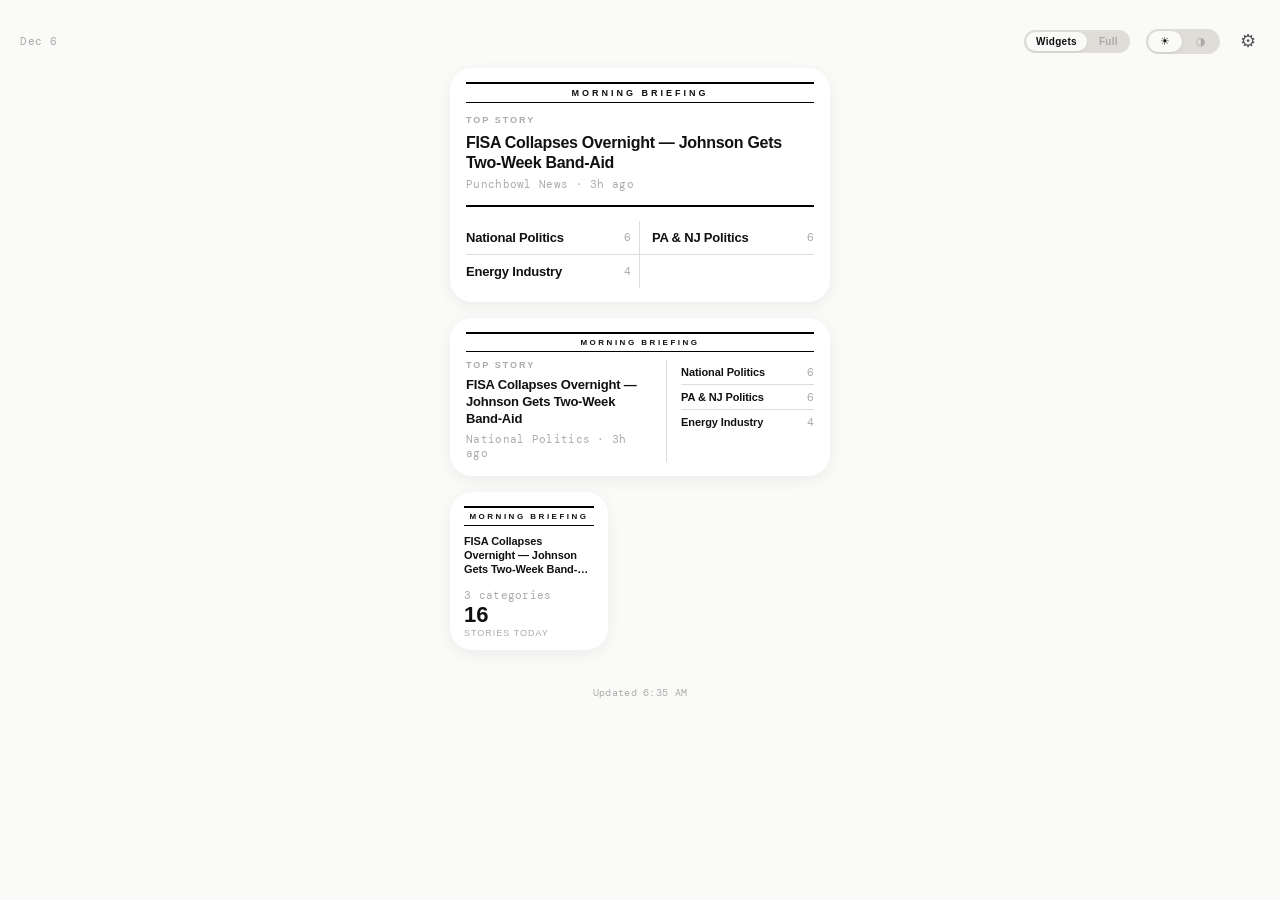
==== index.html @ 17b203b2 "Initial daily briefings PWA" ====
<!DOCTYPE html>
<html lang="en" data-theme="light">
<head>
  <meta charset="UTF-8">
  <meta name="viewport" content="width=device-width, initial-scale=1.0, viewport-fit=cover, user-scalable=no">
  <meta name="apple-mobile-web-app-capable" content="yes">
  <meta name="apple-mobile-web-app-status-bar-style" content="default">
  <meta name="apple-mobile-web-app-title" content="Briefing">
  <meta name="theme-color" content="#FAFAF8" media="(prefers-color-scheme: light)">
  <meta name="theme-color" content="#000000" media="(prefers-color-scheme: dark)">
  <meta name="description" content="Matt's personal daily morning and evening briefing">

  <title>Daily Briefing</title>

  <!-- PWA Manifest -->
  <link rel="manifest" href="manifest.json">

  <!-- App Icons -->
  <link rel="apple-touch-icon" href="icons/icon-192.png">
  <link rel="icon" type="image/png" sizes="192x192" href="icons/icon-192.png">

  <!-- Google Fonts: DM Mono -->
  <link rel="preconnect" href="https://fonts.googleapis.com">
  <link rel="preconnect" href="https://fonts.gstatic.com" crossorigin>
  <link href="https://fonts.googleapis.com/css2?family=DM+Mono:wght@400;500&display=swap" rel="stylesheet">

  <!-- Styles -->
  <link rel="stylesheet" href="styles.css">
</head>
<body>

  <div id="app">
    <!-- App renders here via JS -->
    <div class="status-bar-spacer"></div>
    <div style="display:flex;align-items:center;justify-content:center;height:80vh;flex-direction:column;gap:16px;">
      <div class="loading-spinner" style="width:24px;height:24px;border:2px solid #E0DDD8;border-top-color:#111;border-radius:50%;animation:spin 0.8s linear infinite;"></div>
      <div style="font-family:'DM Mono',monospace;font-size:12px;color:#AAA;letter-spacing:0.5px;">Loading briefing…</div>
    </div>
  </div>

  <!-- App Logic -->
  <script src="app.js"></script>

  <!-- Register Service Worker -->
  <script>
    if ('serviceWorker' in navigator) {
      window.addEventListener('load', () => {
        navigator.serviceWorker.register('sw.js').catch(() => {});
      });
    }
  </script>

</body>
</html>
---- styles.css ----
/* ═══════════════════════════════════════════════════════════
   Daily Briefings PWA — Design System
   Swiss typographic / newspaper style
   ═══════════════════════════════════════════════════════════ */

/* ─── CSS Custom Properties (Design Tokens) ────────────── */
:root {
  /* Light theme */
  --bg: #FAFAF8;
  --surface: #FFFFFF;
  --rule: #E0DDD8;
  --rule-hard: #000000;
  --fg: #111111;
  --fg-mid: #555555;
  --fg-sub: #AAAAAA;
  --badge-bg: #111111;
  --badge-fg: #FFFFFF;
  --cal-bg: #F5F3EF;
  --accent: #2563EB;

  /* Typography */
  --sans: -apple-system, 'Helvetica Neue', Helvetica, system-ui, sans-serif;
  --mono: 'DM Mono', 'SF Mono', 'Menlo', monospace;

  /* Spacing */
  --pad-x: 20px;
  --safe-top: env(safe-area-inset-top, 0px);
  --safe-bottom: env(safe-area-inset-bottom, 0px);
  --safe-left: env(safe-area-inset-left, 0px);
  --safe-right: env(safe-area-inset-right, 0px);
}

[data-theme="dark"] {
  --bg: #000000;
  --surface: #111111;
  --rule: #2A2A2A;
  --rule-hard: #404040;
  --fg: #F2F2F0;
  --fg-mid: #888888;
  --fg-sub: #555555;
  --badge-bg: #F2F2F0;
  --badge-fg: #000000;
  --cal-bg: #1A1A1A;
}

/* ─── Reset & Base ──────────────────────────────────────── */
*, *::before, *::after {
  box-sizing: border-box;
  margin: 0;
  padding: 0;
}

html {
  font-size: 16px;
  -webkit-text-size-adjust: 100%;
  -webkit-font-smoothing: antialiased;
  -moz-osx-font-smoothing: grayscale;
}

body {
  font-family: var(--sans);
  background: var(--bg);
  color: var(--fg);
  min-height: 100vh;
  min-height: 100dvh;
  overflow: hidden;
  transition: background 0.3s ease, color 0.3s ease;
}

/* ─── App Shell ─────────────────────────────────────────── */
#app {
  width: 100%;
  height: 100vh;
  height: 100dvh;
  display: flex;
  flex-direction: column;
  overflow: hidden;
  position: relative;
}

/* ─── Status Bar Spacer ─────────────────────────────────── */
.status-bar-spacer {
  height: var(--safe-top);
  min-height: 20px;
  flex-shrink: 0;
}

/* ─── Header Bar (fixed top) ────────────────────────────── */
.header-bar {
  display: flex;
  align-items: center;
  justify-content: space-between;
  padding: 8px var(--pad-x) 6px;
  flex-shrink: 0;
  position: relative;
  z-index: 10;
}

.header-bar__date {
  font-family: var(--mono);
  font-size: 11px;
  color: var(--fg-sub);
  letter-spacing: 0.5px;
}

.header-bar__actions {
  display: flex;
  align-items: center;
  gap: 16px;
}

.header-bar__btn {
  background: none;
  border: none;
  cursor: pointer;
  padding: 4px;
  color: var(--fg-mid);
  font-size: 18px;
  line-height: 1;
  display: flex;
  align-items: center;
  justify-content: center;
  -webkit-tap-highlight-color: transparent;
  transition: opacity 0.15s;
}

.header-bar__btn:active {
  opacity: 0.5;
}

/* ─── Scrollable Content ────────────────────────────────── */
.content-scroll {
  flex: 1;
  overflow-y: auto;
  overflow-x: hidden;
  -webkit-overflow-scrolling: touch;
  overscroll-behavior-y: contain;
  padding-bottom: calc(34px + var(--safe-bottom));
}

/* ─── Masthead ──────────────────────────────────────────── */
.masthead {
  padding: 0 var(--pad-x);
  margin-bottom: 16px;
  transition: opacity 0.1s ease;
}

.masthead__border {
  border-top: 2px solid var(--rule-hard);
  padding-top: 6px;
  padding-bottom: 5px;
  border-bottom: 1px solid var(--rule-hard);
}

.masthead__title {
  text-align: center;
  font-family: var(--sans);
  font-size: 10px;
  font-weight: 600;
  letter-spacing: 3px;
  text-transform: uppercase;
  color: var(--fg);
}

.masthead__date {
  text-align: center;
  margin-top: 5px;
  font-family: var(--mono);
  font-size: 10px;
  color: var(--fg-sub);
  letter-spacing: 0.5px;
}

/* ─── Section Header ────────────────────────────────────── */
.section-header {
  font-size: 9px;
  font-weight: 600;
  letter-spacing: 2.5px;
  text-transform: uppercase;
  color: var(--fg-sub);
  padding-bottom: 8px;
  border-bottom: 2px solid var(--rule-hard);
  margin-bottom: 0;
}

/* ─── Hard Rule ─────────────────────────────────────────── */
.hard-rule {
  height: 1px;
  background: var(--rule);
  margin: 0 var(--pad-x);
}

/* ═══════════════════════════════════════════════════════════
   MORNING SCREEN
   ═══════════════════════════════════════════════════════════ */

/* Top Story */
.top-story {
  padding: 0 var(--pad-x);
  margin-bottom: 16px;
}

.top-story__label {
  font-size: 9px;
  font-weight: 600;
  letter-spacing: 2px;
  text-transform: uppercase;
  color: var(--fg-sub);
  margin-bottom: 8px;
}

.top-story__content {
  border-top: 1px solid var(--rule-hard);
  padding-top: 10px;
  cursor: pointer;
  -webkit-tap-highlight-color: transparent;
}

.top-story__content:active {
  opacity: 0.7;
}

.top-story__headline {
  font-size: 20px;
  font-weight: 700;
  line-height: 1.2;
  color: var(--fg);
  letter-spacing: -0.4px;
  margin-bottom: 8px;
}

.top-story__meta {
  display: flex;
  justify-content: space-between;
  align-items: center;
}

.top-story__source {
  font-size: 11px;
  color: var(--fg-sub);
  font-family: var(--mono);
}

.top-story__category {
  font-size: 11px;
  color: var(--fg-sub);
}

/* Category Grid */
.category-grid-header {
  margin: 0 var(--pad-x);
  border-top: 2px solid var(--rule-hard);
  border-bottom: 1px solid var(--rule);
}

.category-grid-header__label {
  font-size: 9px;
  font-weight: 600;
  letter-spacing: 2px;
  text-transform: uppercase;
  color: var(--fg-sub);
  padding: 8px 0 6px;
}

.category-grid {
  display: grid;
  grid-template-columns: 1fr 1fr;
  margin: 0 var(--pad-x);
}

.category-cell {
  padding: 12px 10px 12px 0;
  cursor: pointer;
  -webkit-tap-highlight-color: transparent;
  transition: opacity 0.12s;
}

.category-cell:active {
  opacity: 0.6;
}

.category-cell--right {
  padding-left: 12px;
  padding-right: 0;
}

.category-cell--border-right {
  border-right: 1px solid var(--rule);
}

.category-cell--border-bottom {
  border-bottom: 1px solid var(--rule);
}

.category-cell__top {
  display: flex;
  justify-content: space-between;
  align-items: flex-start;
  margin-bottom: 6px;
}

.category-cell__name {
  font-size: 16px;
  font-weight: 700;
  color: var(--fg);
  letter-spacing: -0.3px;
}

.category-cell__badge {
  width: 18px;
  height: 18px;
  border-radius: 50%;
  background: var(--badge-bg);
  color: var(--badge-fg);
  display: flex;
  align-items: center;
  justify-content: center;
  font-size: 10px;
  font-family: var(--mono);
  font-weight: 500;
  flex-shrink: 0;
}

.category-cell__preview {
  font-size: 11.5px;
  line-height: 1.35;
  color: var(--fg-mid);
  letter-spacing: -0.1px;
  display: -webkit-box;
  -webkit-line-clamp: 2;
  -webkit-box-orient: vertical;
  overflow: hidden;
}

/* ═══════════════════════════════════════════════════════════
   CATEGORY DETAIL SCREEN
   ═══════════════════════════════════════════════════════════ */

.category-back {
  padding: 12px var(--pad-x);
  display: flex;
  align-items: center;
  gap: 6px;
  cursor: pointer;
  border-bottom: 1px solid var(--rule);
  -webkit-tap-highlight-color: transparent;
}

.category-back:active {
  opacity: 0.5;
}

.category-back__icon {
  width: 8px;
  height: 14px;
}

.category-back__text {
  font-size: 13px;
  color: var(--fg-mid);
}

.category-detail {
  padding: 16px var(--pad-x) 0;
}

.category-detail__count {
  font-size: 9px;
  font-weight: 600;
  letter-spacing: 2px;
  text-transform: uppercase;
  color: var(--fg-sub);
  margin-bottom: 4px;
}

.category-detail__title {
  font-size: 28px;
  font-weight: 700;
  color: var(--fg);
  letter-spacing: -0.6px;
  border-bottom: 2px solid var(--rule-hard);
  padding-bottom: 12px;
}

.story-item {
  padding: 14px var(--pad-x);
  border-bottom: 1px solid var(--rule);
}

.story-item__headline {
  font-size: 16px;
  font-weight: 600;
  line-height: 1.3;
  color: var(--fg);
  letter-spacing: -0.3px;
  margin-bottom: 6px;
}

.story-item__summary {
  font-size: 13px;
  line-height: 1.45;
  color: var(--fg-mid);
  margin-bottom: 8px;
}

.story-item__meta {
  display: flex;
  gap: 8px;
  align-items: center;
}

.story-item__source,
.story-item__time {
  font-size: 11px;
  color: var(--fg-sub);
  font-family: var(--mono);
}

.story-item__dot {
  font-size: 11px;
  color: var(--rule);
}

.story-item__flag {
  display: inline-block;
  margin-left: 6px;
  font-size: 10px;
}

/* ═══════════════════════════════════════════════════════════
   EVENING SCREEN
   ═══════════════════════════════════════════════════════════ */

/* Weather */
.weather-section {
  padding: 0 var(--pad-x) 14px;
}

.weather-blocks {
  display: flex;
  gap: 0;
}

.weather-block {
  flex: 1;
}

.weather-block--travel {
  padding-left: 14px;
  border-left: 1px solid var(--rule);
}

.weather-block--full {
  flex: none;
  width: 100%;
}

.weather-block__city {
  font-size: 10px;
  font-weight: 500;
  letter-spacing: 1px;
  text-transform: uppercase;
  color: var(--fg-sub);
  margin-bottom: 6px;
  display: flex;
  align-items: center;
  gap: 5px;
}

.weather-block__temp {
  display: flex;
  align-items: baseline;
  gap: 6px;
}

.weather-block__hi {
  font-size: 36px;
  font-weight: 700;
  color: var(--fg);
  letter-spacing: -1px;
  line-height: 1;
}

.weather-block__lo {
  font-size: 16px;
  color: var(--fg-sub);
  letter-spacing: -0.3px;
}

.weather-block__condition {
  font-size: 12px;
  color: var(--fg-mid);
  margin-top: 4px;
}

/* Calendar */
.calendar-section {
  padding: 14px var(--pad-x);
}

.calendar-event {
  display: flex;
  gap: 14px;
  align-items: flex-start;
  padding: 10px 0;
  border-bottom: 1px solid var(--rule);
}

.calendar-event:last-child {
  border-bottom: none;
}

.calendar-event__time {
  font-family: var(--mono);
  font-size: 11px;
  color: var(--fg-sub);
  width: 62px;
  flex-shrink: 0;
  padding-top: 2px;
  line-height: 1.3;
}

.calendar-event__info {
  flex: 1;
}

.calendar-event__title {
  font-size: 15px;
  font-weight: 600;
  color: var(--fg);
  letter-spacing: -0.3px;
  line-height: 1.3;
}

.calendar-event__cal {
  display: flex;
  align-items: center;
  gap: 6px;
  margin-top: 3px;
}

.calendar-event__dot {
  width: 6px;
  height: 6px;
  border-radius: 50%;
  flex-shrink: 0;
}

.calendar-event__cal-name {
  font-size: 11px;
  color: var(--fg-sub);
}

/* Tasks */
.tasks-section {
  padding: 14px var(--pad-x);
}

.task-group-label {
  font-size: 9px;
  font-weight: 600;
  letter-spacing: 2px;
  text-transform: uppercase;
  color: var(--fg-sub);
  margin-top: 16px;
  margin-bottom: 6px;
}

.task-group-label:first-child {
  margin-top: 0;
}

.task-item {
  display: flex;
  align-items: flex-start;
  gap: 12px;
  padding: 10px 0;
  border-bottom: 1px solid var(--rule);
}

.task-item:last-child {
  border-bottom: none;
}

.task-item__check {
  width: 18px;
  height: 18px;
  border-radius: 50%;
  border: 1.5px solid var(--fg-sub);
  flex-shrink: 0;
  margin-top: 1px;
}

.task-item__info {
  flex: 1;
}

.task-item__name {
  font-size: 15px;
  font-weight: 500;
  color: var(--fg);
  letter-spacing: -0.2px;
  line-height: 1.3;
}

.task-item__project {
  font-size: 11px;
  color: var(--fg-sub);
  margin-top: 2px;
}

.task-item__due {
  font-size: 10px;
  font-family: var(--mono);
  color: var(--fg-sub);
  margin-top: 2px;
}

.task-item--overdue .task-item__due {
  color: #C0392B;
}

[data-theme="dark"] .task-item--overdue .task-item__due {
  color: #E74C3C;
}

/* ═══════════════════════════════════════════════════════════
   HOME INDICATOR
   ═══════════════════════════════════════════════════════════ */
.home-indicator {
  height: 34px;
  display: flex;
  align-items: flex-end;
  justify-content: center;
  padding-bottom: calc(8px + var(--safe-bottom));
  background: var(--bg);
  flex-shrink: 0;
  transition: background 0.3s ease;
}

/* ═══════════════════════════════════════════════════════════
   LOADING & EMPTY STATES
   ═══════════════════════════════════════════════════════════ */
.loading-state {
  display: flex;
  flex-direction: column;
  align-items: center;
  justify-content: center;
  padding: 60px var(--pad-x);
  gap: 16px;
}

.loading-spinner {
  width: 24px;
  height: 24px;
  border: 2px solid var(--rule);
  border-top-color: var(--fg);
  border-radius: 50%;
  animation: spin 0.8s linear infinite;
}

@keyframes spin {
  to { transform: rotate(360deg); }
}

.loading-text {
  font-size: 12px;
  font-family: var(--mono);
  color: var(--fg-sub);
  letter-spacing: 0.5px;
}

.empty-state {
  text-align: center;
  padding: 60px var(--pad-x);
}

.empty-state__icon {
  font-size: 32px;
  margin-bottom: 12px;
}

.empty-state__title {
  font-size: 16px;
  font-weight: 700;
  color: var(--fg);
  margin-bottom: 4px;
}

.empty-state__subtitle {
  font-size: 13px;
  color: var(--fg-sub);
  line-height: 1.4;
}

/* ═══════════════════════════════════════════════════════════
   PULL-TO-REFRESH INDICATOR
   ═══════════════════════════════════════════════════════════ */
.pull-indicator {
  text-align: center;
  padding: 12px 0;
  font-size: 11px;
  font-family: var(--mono);
  color: var(--fg-sub);
  letter-spacing: 0.5px;
  opacity: 0;
  transition: opacity 0.2s;
}

.pull-indicator--visible {
  opacity: 1;
}

/* ═══════════════════════════════════════════════════════════
   SCREEN TRANSITIONS
   ═══════════════════════════════════════════════════════════ */
.screen {
  animation: fadeIn 0.2s ease;
}

@keyframes fadeIn {
  from { opacity: 0; transform: translateY(6px); }
  to { opacity: 1; transform: translateY(0); }
}

.screen--slide-in {
  animation: slideIn 0.25s ease;
}

@keyframes slideIn {
  from { opacity: 0; transform: translateX(30px); }
  to { opacity: 1; transform: translateX(0); }
}

.screen--slide-out {
  animation: slideOut 0.2s ease;
}

@keyframes slideOut {
  from { opacity: 0; transform: translateX(-20px); }
  to { opacity: 1; transform: translateX(0); }
}

/* ═══════════════════════════════════════════════════════════
   BOTTOM PADDING FOR CONTENT
   ═══════════════════════════════════════════════════════════ */
.content-padding {
  padding-bottom: 40px;
}

/* ═══════════════════════════════════════════════════════════
   MODE TOGGLE (inline, subtle)
   ═══════════════════════════════════════════════════════════ */
.mode-toggle {
  display: flex;
  gap: 2px;
  background: var(--rule);
  border-radius: 99px;
  padding: 2px;
}

.mode-toggle__btn {
  font-family: var(--sans);
  font-size: 11px;
  font-weight: 600;
  letter-spacing: 0.3px;
  padding: 4px 12px;
  border-radius: 99px;
  border: none;
  cursor: pointer;
  background: transparent;
  color: var(--fg-sub);
  transition: all 0.18s ease;
  -webkit-tap-highlight-color: transparent;
}

.mode-toggle__btn--active {
  background: var(--bg);
  color: var(--fg);
  box-shadow: 0 1px 3px rgba(0,0,0,0.08);
}

[data-theme="dark"] .mode-toggle__btn--active {
  background: var(--surface);
}

/* ═══════════════════════════════════════════════════════════
   SETTINGS OVERLAY
   ═══════════════════════════════════════════════════════════ */
.settings-overlay {
  position: fixed;
  inset: 0;
  background: rgba(0,0,0,0.4);
  z-index: 100;
  display: flex;
  align-items: flex-end;
  justify-content: center;
  opacity: 0;
  pointer-events: none;
  transition: opacity 0.25s ease;
}

.settings-overlay--visible {
  opacity: 1;
  pointer-events: auto;
}

.settings-panel {
  background: var(--bg);
  width: 100%;
  max-width: 500px;
  border-radius: 20px 20px 0 0;
  padding: 20px var(--pad-x) calc(20px + var(--safe-bottom));
  transform: translateY(100%);
  transition: transform 0.3s cubic-bezier(0.32, 0.72, 0, 1);
}

.settings-overlay--visible .settings-panel {
  transform: translateY(0);
}

.settings-panel__handle {
  width: 36px;
  height: 5px;
  background: var(--rule);
  border-radius: 3px;
  margin: 0 auto 16px;
}

.settings-panel__title {
  font-size: 9px;
  font-weight: 600;
  letter-spacing: 2px;
  text-transform: uppercase;
  color: var(--fg-sub);
  margin-bottom: 16px;
}

.settings-row {
  display: flex;
  justify-content: space-between;
  align-items: center;
  padding: 12px 0;
  border-bottom: 1px solid var(--rule);
}

.settings-row:last-child {
  border-bottom: none;
}

.settings-row__label {
  font-size: 15px;
  color: var(--fg);
}

.settings-row__value {
  font-size: 13px;
  color: var(--fg-mid);
  font-family: var(--mono);
}

/* Toggle switch */
.toggle-switch {
  width: 51px;
  height: 31px;
  background: var(--rule);
  border-radius: 16px;
  position: relative;
  cursor: pointer;
  transition: background 0.2s;
  border: none;
  -webkit-tap-highlight-color: transparent;
}

.toggle-switch--on {
  background: var(--fg);
}

.toggle-switch__knob {
  width: 27px;
  height: 27px;
  background: #fff;
  border-radius: 50%;
  position: absolute;
  top: 2px;
  left: 2px;
  transition: transform 0.2s;
  box-shadow: 0 1px 3px rgba(0,0,0,0.15);
}

.toggle-switch--on .toggle-switch__knob {
  transform: translateX(20px);
}

/* ═══════════════════════════════════════════════════════════
   LAST UPDATED FOOTER
   ═══════════════════════════════════════════════════════════ */
.last-updated {
  text-align: center;
  padding: 20px var(--pad-x) 8px;
  font-size: 10px;
  font-family: var(--mono);
  color: var(--fg-sub);
  letter-spacing: 0.3px;
}

/* ═══════════════════════════════════════════════════════════
   VIEW TOGGLE (Widgets / Full)
   ═══════════════════════════════════════════════════════════ */
.view-toggle {
  display: flex;
  gap: 2px;
  background: var(--rule);
  border-radius: 99px;
  padding: 2px;
}

.view-toggle__btn {
  font-family: var(--sans);
  font-size: 10px;
  font-weight: 600;
  letter-spacing: 0.3px;
  padding: 4px 10px;
  border-radius: 99px;
  border: none;
  cursor: pointer;
  background: transparent;
  color: var(--fg-sub);
  transition: all 0.18s ease;
  -webkit-tap-highlight-color: transparent;
}

.view-toggle__btn--active {
  background: var(--bg);
  color: var(--fg);
  box-shadow: 0 1px 3px rgba(0,0,0,0.08);
}

[data-theme="dark"] .view-toggle__btn--active {
  background: var(--surface);
}

/* ═══════════════════════════════════════════════════════════
   WIDGET CARDS — in-app port of the iOS widget design
   Reference: design/Daily Briefings Widgets.html
   ═══════════════════════════════════════════════════════════ */
.widget-stack {
  display: flex;
  flex-direction: column;
  gap: 16px;
  padding: 8px var(--pad-x) 40px;
  max-width: 420px;
  margin: 0 auto;
  width: 100%;
}

.widget-card {
  background: var(--surface);
  border-radius: 22px;
  padding: 14px 16px 14px;
  box-shadow: 0 4px 16px rgba(0,0,0,0.06);
  overflow: hidden;
  cursor: pointer;
  -webkit-tap-highlight-color: transparent;
  transition: opacity 0.12s, transform 0.12s;
}

[data-theme="dark"] .widget-card {
  box-shadow: 0 4px 16px rgba(0,0,0,0.4);
}

.widget-card:active {
  opacity: 0.8;
  transform: scale(0.99);
}

.widget-card--small {
  width: 158px;
  height: 158px;
  padding: 14px 14px 12px;
  display: flex;
  flex-direction: column;
}

.widget-card--medium {
  width: 100%;
  min-height: 158px;
  display: flex;
  flex-direction: column;
}

.widget-card--large {
  width: 100%;
  display: flex;
  flex-direction: column;
}

/* ─── Widget Masthead ───────────────────────────────────── */
.widget-masthead {
  margin-bottom: 12px;
}

.widget-masthead--compact {
  margin-bottom: 8px;
}

.widget-masthead__border {
  border-top: 2px solid var(--rule-hard);
  border-bottom: 1px solid var(--rule-hard);
  padding: 4px 0;
}

.widget-masthead__title {
  text-align: center;
  font-family: var(--sans);
  font-size: 9px;
  font-weight: 600;
  letter-spacing: 3px;
  text-transform: uppercase;
  color: var(--fg);
}

.widget-masthead--compact .widget-masthead__title {
  font-size: 8px;
  letter-spacing: 2.5px;
}

/* ─── Widget Primitives ─────────────────────────────────── */
.widget-rule {
  height: 1px;
  background: var(--rule);
  margin: 10px 0;
}

.widget-rule--thick {
  height: 2px;
  background: var(--rule-hard);
}

.widget-label {
  font-family: var(--sans);
  font-size: 9px;
  font-weight: 600;
  letter-spacing: 2px;
  text-transform: uppercase;
  color: var(--fg-sub);
  margin-bottom: 6px;
  line-height: 1.3;
}

.widget-mono {
  font-family: var(--mono);
  font-size: 11px;
  color: var(--fg-sub);
  letter-spacing: 0.3px;
}

.widget-mono--muted {
  color: var(--fg-sub);
  opacity: 0.7;
}

/* ─── Widget: Top Story (large + medium) ────────────────── */
.widget-top-story {
  margin-bottom: 4px;
  cursor: pointer;
}

.widget-top-story:active {
  opacity: 0.7;
}

.widget-top-story__headline {
  font-size: 16px;
  font-weight: 700;
  line-height: 1.25;
  color: var(--fg);
  letter-spacing: -0.3px;
  margin-bottom: 4px;
}

/* ─── Widget Category Grid (Large morning) ─────────────── */
.widget-cat-grid {
  display: grid;
  grid-template-columns: 1fr 1fr;
  margin-top: 4px;
}

.widget-cat-cell {
  padding: 9px 8px 9px 0;
  display: flex;
  justify-content: space-between;
  align-items: center;
  cursor: pointer;
}

.widget-cat-cell:nth-child(2n) {
  padding-left: 12px;
  padding-right: 0;
}

.widget-cat-cell--border-right {
  border-right: 1px solid var(--rule);
}

.widget-cat-cell--border-bottom {
  border-bottom: 1px solid var(--rule);
}

.widget-cat-cell:active {
  opacity: 0.6;
}

.widget-cat-cell__name {
  font-size: 13px;
  font-weight: 700;
  color: var(--fg);
  letter-spacing: -0.2px;
}

/* ─── Widget Weather (Large evening) ────────────────────── */
.widget-weather-row {
  display: flex;
  gap: 14px;
  margin-bottom: 4px;
}

.widget-weather {
  flex: 1;
}

.widget-weather--travel {
  border-left: 1px solid var(--rule);
  padding-left: 14px;
}

.widget-weather__city {
  font-family: var(--sans);
  font-size: 9px;
  font-weight: 500;
  letter-spacing: 1px;
  text-transform: uppercase;
  color: var(--fg-sub);
  margin-bottom: 4px;
}

.widget-weather__temp {
  font-size: 26px;
  font-weight: 700;
  color: var(--fg);
  letter-spacing: -1px;
  line-height: 1;
  margin-bottom: 4px;
}

.widget-weather__cond {
  font-size: 11px;
  color: var(--fg-mid);
}

/* ─── Widget Section + Events + Tasks ──────────────────── */
.widget-section {
  padding: 6px 0;
}

.widget-event {
  display: flex;
  gap: 10px;
  align-items: baseline;
  padding: 4px 0;
}

.widget-event__time {
  font-family: var(--mono);
  font-size: 10px;
  color: var(--fg-sub);
  width: 42px;
  flex-shrink: 0;
  letter-spacing: 0.3px;
}

.widget-event__title {
  font-size: 13px;
  font-weight: 500;
  color: var(--fg);
  letter-spacing: -0.2px;
  flex: 1;
  overflow: hidden;
  text-overflow: ellipsis;
  white-space: nowrap;
}

.widget-task {
  display: flex;
  gap: 9px;
  align-items: flex-start;
  padding: 4px 0;
}

.widget-task__check {
  width: 14px;
  height: 14px;
  border-radius: 50%;
  border: 1.5px solid var(--fg-sub);
  flex-shrink: 0;
  margin-top: 2px;
}

.widget-task__name {
  font-size: 12px;
  color: var(--fg);
  line-height: 1.3;
  flex: 1;
}

/* ─── Widget Medium Layout ─────────────────────────────── */
.widget-medium-body {
  display: flex;
  gap: 14px;
  flex: 1;
}

.widget-medium-left {
  flex: 1.4;
  border-right: 1px solid var(--rule);
  padding-right: 14px;
  cursor: pointer;
}

.widget-medium-left:active {
  opacity: 0.7;
}

.widget-medium-left__headline {
  font-size: 13px;
  font-weight: 600;
  line-height: 1.3;
  color: var(--fg);
  letter-spacing: -0.2px;
  margin-bottom: 4px;
}

.widget-medium-right {
  flex: 1;
}

.widget-medium-cat {
  display: flex;
  justify-content: space-between;
  align-items: center;
  padding: 5px 0;
  cursor: pointer;
}

.widget-medium-cat--border {
  border-bottom: 1px solid var(--rule);
}

.widget-medium-cat:active {
  opacity: 0.6;
}

.widget-medium-cat__name {
  font-size: 11px;
  font-weight: 600;
  color: var(--fg);
  letter-spacing: -0.1px;
}

/* Medium evening: weather column */
.widget-medium-weather {
  width: 96px;
  border-right: 1px solid var(--rule);
  padding-right: 14px;
  flex-shrink: 0;
}

.widget-medium-weather__temp {
  font-size: 26px;
  font-weight: 700;
  color: var(--fg);
  letter-spacing: -1px;
  line-height: 1;
  margin-bottom: 2px;
}

.widget-medium-weather__temp--small {
  font-size: 18px;
}

.widget-medium-weather__divider {
  height: 1px;
  background: var(--rule);
  margin: 6px 0;
}

/* ─── Widget Small Layout ──────────────────────────────── */
.widget-small-body {
  flex: 1;
  display: flex;
  flex-direction: column;
}

.widget-small__headline {
  font-size: 11px;
  font-weight: 700;
  line-height: 1.3;
  color: var(--fg);
  letter-spacing: -0.1px;
  margin-bottom: 8px;
  display: -webkit-box;
  -webkit-line-clamp: 3;
  -webkit-box-orient: vertical;
  overflow: hidden;
}

.widget-small__footer {
  margin-top: auto;
}

.widget-small__count {
  font-size: 22px;
  font-weight: 700;
  color: var(--fg);
  line-height: 1;
  margin-top: 2px;
}

.widget-small__count-label {
  font-size: 9px;
  color: var(--fg-sub);
  text-transform: uppercase;
  letter-spacing: 1px;
  margin-top: 2px;
}

.widget-small__big-temp {
  font-size: 28px;
  font-weight: 700;
  color: var(--fg);
  letter-spacing: -1px;
  line-height: 1;
}

.widget-small__cond {
  font-size: 11px;
  color: var(--fg-mid);
  margin-top: 2px;
  margin-bottom: 4px;
}

.widget-small__next {
  margin-top: 4px;
}

.widget-small__next-title {
  font-size: 11px;
  font-weight: 600;
  color: var(--fg);
  letter-spacing: -0.1px;
  margin-bottom: 2px;
}

/* ═══════════════════════════════════════════════════════════
   SETTINGS — additions for stacked rows + URL input
   ═══════════════════════════════════════════════════════════ */
.settings-row--stack {
  flex-direction: column;
  align-items: stretch;
  gap: 8px;
}

.settings-row__input {
  width: 100%;
  padding: 10px 12px;
  border: 1px solid var(--rule);
  border-radius: 10px;
  background: var(--surface);
  color: var(--fg);
  font-family: var(--mono);
  font-size: 12px;
  letter-spacing: 0.2px;
  -webkit-appearance: none;
  appearance: none;
}

.settings-row__input:focus {
  outline: none;
  border-color: var(--fg);
}

.settings-row__hint {
  font-size: 11px;
  color: var(--fg-sub);
  font-family: var(--mono);
  letter-spacing: 0.2px;
}

.settings-row__action {
  font-family: var(--sans);
  font-size: 13px;
  font-weight: 600;
  color: var(--fg);
  background: transparent;
  border: 1px solid var(--rule);
  border-radius: 99px;
  padding: 6px 14px;
  cursor: pointer;
  -webkit-tap-highlight-color: transparent;
}

.settings-row__action:active {
  opacity: 0.6;
}
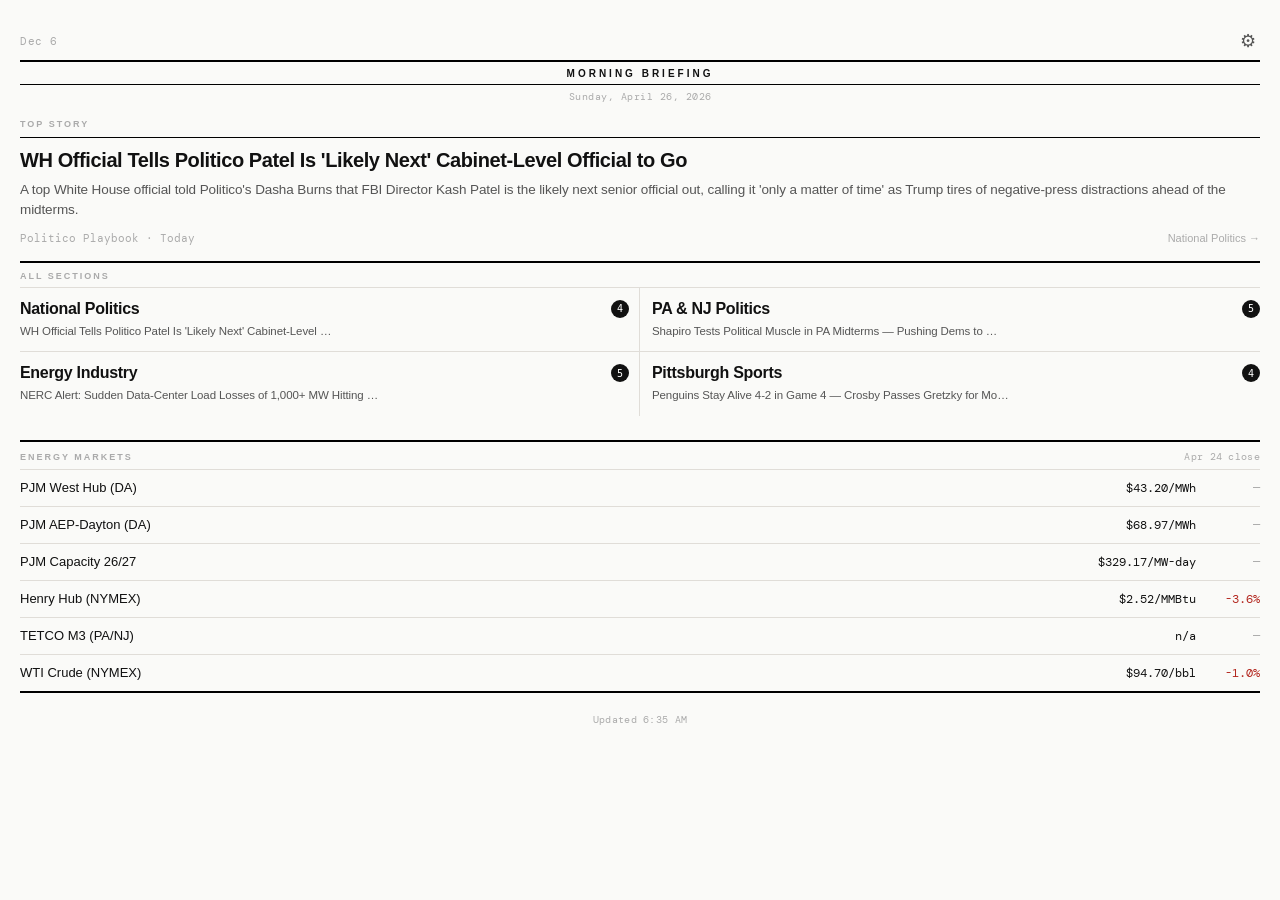
==== commit a31ba433: "Add Cloudflare Web Analytics beacon Privacy-respecting unique-visitor tracking (no cookies, no IP re" ====
--- a/index.html
+++ b/index.html
@@ -50,5 +50,9 @@
     }
   </script>
 
+  <!-- Cloudflare Web Analytics -->
+  <script defer src='https://static.cloudflareinsights.com/beacon.min.js' data-cf-beacon='{"token": "e47fec0c7d5b4b30851b3e2ea4a35607"}'></script>
+  <!-- End Cloudflare Web Analytics -->
+
 </body>
 </html>
--- a/styles.css
+++ b/styles.css
@@ -229,6 +229,14 @@
   margin-bottom: 8px;
 }
 
+.top-story__summary {
+  font-size: 13.5px;
+  line-height: 1.5;
+  color: var(--fg-mid);
+  letter-spacing: -0.1px;
+  margin-bottom: 10px;
+}
+
 .top-story__meta {
   display: flex;
   justify-content: space-between;
@@ -407,6 +415,7 @@
   display: flex;
   gap: 8px;
   align-items: center;
+  flex-wrap: wrap;
 }
 
 .story-item__source,
@@ -419,209 +428,28 @@
 .story-item__dot {
   font-size: 11px;
   color: var(--rule);
+}
+
+.story-item__link {
+  margin-left: auto;
+  font-size: 11px;
+  font-family: var(--mono);
+  color: var(--fg);
+  text-decoration: none;
+  letter-spacing: 0.3px;
+  border-bottom: 1px solid var(--fg);
+  padding-bottom: 1px;
+  -webkit-tap-highlight-color: transparent;
+}
+
+.story-item__link:active {
+  opacity: 0.5;
 }
 
 .story-item__flag {
   display: inline-block;
   margin-left: 6px;
   font-size: 10px;
-}
-
-/* ═══════════════════════════════════════════════════════════
-   EVENING SCREEN
-   ═══════════════════════════════════════════════════════════ */
-
-/* Weather */
-.weather-section {
-  padding: 0 var(--pad-x) 14px;
-}
-
-.weather-blocks {
-  display: flex;
-  gap: 0;
-}
-
-.weather-block {
-  flex: 1;
-}
-
-.weather-block--travel {
-  padding-left: 14px;
-  border-left: 1px solid var(--rule);
-}
-
-.weather-block--full {
-  flex: none;
-  width: 100%;
-}
-
-.weather-block__city {
-  font-size: 10px;
-  font-weight: 500;
-  letter-spacing: 1px;
-  text-transform: uppercase;
-  color: var(--fg-sub);
-  margin-bottom: 6px;
-  display: flex;
-  align-items: center;
-  gap: 5px;
-}
-
-.weather-block__temp {
-  display: flex;
-  align-items: baseline;
-  gap: 6px;
-}
-
-.weather-block__hi {
-  font-size: 36px;
-  font-weight: 700;
-  color: var(--fg);
-  letter-spacing: -1px;
-  line-height: 1;
-}
-
-.weather-block__lo {
-  font-size: 16px;
-  color: var(--fg-sub);
-  letter-spacing: -0.3px;
-}
-
-.weather-block__condition {
-  font-size: 12px;
-  color: var(--fg-mid);
-  margin-top: 4px;
-}
-
-/* Calendar */
-.calendar-section {
-  padding: 14px var(--pad-x);
-}
-
-.calendar-event {
-  display: flex;
-  gap: 14px;
-  align-items: flex-start;
-  padding: 10px 0;
-  border-bottom: 1px solid var(--rule);
-}
-
-.calendar-event:last-child {
-  border-bottom: none;
-}
-
-.calendar-event__time {
-  font-family: var(--mono);
-  font-size: 11px;
-  color: var(--fg-sub);
-  width: 62px;
-  flex-shrink: 0;
-  padding-top: 2px;
-  line-height: 1.3;
-}
-
-.calendar-event__info {
-  flex: 1;
-}
-
-.calendar-event__title {
-  font-size: 15px;
-  font-weight: 600;
-  color: var(--fg);
-  letter-spacing: -0.3px;
-  line-height: 1.3;
-}
-
-.calendar-event__cal {
-  display: flex;
-  align-items: center;
-  gap: 6px;
-  margin-top: 3px;
-}
-
-.calendar-event__dot {
-  width: 6px;
-  height: 6px;
-  border-radius: 50%;
-  flex-shrink: 0;
-}
-
-.calendar-event__cal-name {
-  font-size: 11px;
-  color: var(--fg-sub);
-}
-
-/* Tasks */
-.tasks-section {
-  padding: 14px var(--pad-x);
-}
-
-.task-group-label {
-  font-size: 9px;
-  font-weight: 600;
-  letter-spacing: 2px;
-  text-transform: uppercase;
-  color: var(--fg-sub);
-  margin-top: 16px;
-  margin-bottom: 6px;
-}
-
-.task-group-label:first-child {
-  margin-top: 0;
-}
-
-.task-item {
-  display: flex;
-  align-items: flex-start;
-  gap: 12px;
-  padding: 10px 0;
-  border-bottom: 1px solid var(--rule);
-}
-
-.task-item:last-child {
-  border-bottom: none;
-}
-
-.task-item__check {
-  width: 18px;
-  height: 18px;
-  border-radius: 50%;
-  border: 1.5px solid var(--fg-sub);
-  flex-shrink: 0;
-  margin-top: 1px;
-}
-
-.task-item__info {
-  flex: 1;
-}
-
-.task-item__name {
-  font-size: 15px;
-  font-weight: 500;
-  color: var(--fg);
-  letter-spacing: -0.2px;
-  line-height: 1.3;
-}
-
-.task-item__project {
-  font-size: 11px;
-  color: var(--fg-sub);
-  margin-top: 2px;
-}
-
-.task-item__due {
-  font-size: 10px;
-  font-family: var(--mono);
-  color: var(--fg-sub);
-  margin-top: 2px;
-}
-
-.task-item--overdue .task-item__due {
-  color: #C0392B;
-}
-
-[data-theme="dark"] .task-item--overdue .task-item__due {
-  color: #E74C3C;
 }
 
 /* ═══════════════════════════════════════════════════════════
@@ -893,6 +721,97 @@
 }
 
 /* ═══════════════════════════════════════════════════════════
+   ENERGY MARKETS TABLE
+   ═══════════════════════════════════════════════════════════ */
+.market-table {
+  margin: 24px var(--pad-x) 0;
+  border-top: 2px solid var(--rule-hard);
+  border-bottom: 2px solid var(--rule-hard);
+}
+
+.market-table__header {
+  display: flex;
+  align-items: baseline;
+  justify-content: space-between;
+  padding: 8px 0 6px;
+  border-bottom: 1px solid var(--rule);
+}
+
+.market-table__title {
+  font-size: 9px;
+  font-weight: 600;
+  letter-spacing: 2px;
+  text-transform: uppercase;
+  color: var(--fg-sub);
+}
+
+.market-table__as-of {
+  font-size: 10px;
+  font-family: var(--mono);
+  color: var(--fg-sub);
+  letter-spacing: 0.3px;
+}
+
+.market-table__grid {
+  width: 100%;
+  border-collapse: collapse;
+}
+
+.market-table__row {
+  border-bottom: 1px solid var(--rule);
+}
+
+.market-table__row:last-child {
+  border-bottom: none;
+}
+
+.market-table__name {
+  padding: 10px 8px 10px 0;
+  font-size: 13px;
+  color: var(--fg);
+  text-align: left;
+  white-space: nowrap;
+}
+
+.market-table__price {
+  padding: 10px 8px;
+  font-family: var(--mono);
+  font-size: 12px;
+  color: var(--fg);
+  text-align: right;
+  white-space: nowrap;
+}
+
+.market-table__change {
+  padding: 10px 0;
+  font-family: var(--mono);
+  font-size: 12px;
+  text-align: right;
+  white-space: nowrap;
+  width: 56px;
+}
+
+.market-table__change--up {
+  color: #137333;
+}
+
+.market-table__change--down {
+  color: #b3261e;
+}
+
+.market-table__change--flat {
+  color: var(--fg-sub);
+}
+
+[data-theme="dark"] .market-table__change--up {
+  color: #6fcf97;
+}
+
+[data-theme="dark"] .market-table__change--down {
+  color: #eb6f63;
+}
+
+/* ═══════════════════════════════════════════════════════════
    LAST UPDATED FOOTER
    ═══════════════════════════════════════════════════════════ */
 .last-updated {
@@ -904,462 +823,6 @@
   letter-spacing: 0.3px;
 }
 
-/* ═══════════════════════════════════════════════════════════
-   VIEW TOGGLE (Widgets / Full)
-   ═══════════════════════════════════════════════════════════ */
-.view-toggle {
-  display: flex;
-  gap: 2px;
-  background: var(--rule);
-  border-radius: 99px;
-  padding: 2px;
-}
-
-.view-toggle__btn {
-  font-family: var(--sans);
-  font-size: 10px;
-  font-weight: 600;
-  letter-spacing: 0.3px;
-  padding: 4px 10px;
-  border-radius: 99px;
-  border: none;
-  cursor: pointer;
-  background: transparent;
-  color: var(--fg-sub);
-  transition: all 0.18s ease;
-  -webkit-tap-highlight-color: transparent;
-}
-
-.view-toggle__btn--active {
-  background: var(--bg);
-  color: var(--fg);
-  box-shadow: 0 1px 3px rgba(0,0,0,0.08);
-}
-
-[data-theme="dark"] .view-toggle__btn--active {
-  background: var(--surface);
-}
-
-/* ═══════════════════════════════════════════════════════════
-   WIDGET CARDS — in-app port of the iOS widget design
-   Reference: design/Daily Briefings Widgets.html
-   ═══════════════════════════════════════════════════════════ */
-.widget-stack {
-  display: flex;
-  flex-direction: column;
-  gap: 16px;
-  padding: 8px var(--pad-x) 40px;
-  max-width: 420px;
-  margin: 0 auto;
-  width: 100%;
-}
-
-.widget-card {
-  background: var(--surface);
-  border-radius: 22px;
-  padding: 14px 16px 14px;
-  box-shadow: 0 4px 16px rgba(0,0,0,0.06);
-  overflow: hidden;
-  cursor: pointer;
-  -webkit-tap-highlight-color: transparent;
-  transition: opacity 0.12s, transform 0.12s;
-}
-
-[data-theme="dark"] .widget-card {
-  box-shadow: 0 4px 16px rgba(0,0,0,0.4);
-}
-
-.widget-card:active {
-  opacity: 0.8;
-  transform: scale(0.99);
-}
-
-.widget-card--small {
-  width: 158px;
-  height: 158px;
-  padding: 14px 14px 12px;
-  display: flex;
-  flex-direction: column;
-}
-
-.widget-card--medium {
-  width: 100%;
-  min-height: 158px;
-  display: flex;
-  flex-direction: column;
-}
-
-.widget-card--large {
-  width: 100%;
-  display: flex;
-  flex-direction: column;
-}
-
-/* ─── Widget Masthead ───────────────────────────────────── */
-.widget-masthead {
-  margin-bottom: 12px;
-}
-
-.widget-masthead--compact {
-  margin-bottom: 8px;
-}
-
-.widget-masthead__border {
-  border-top: 2px solid var(--rule-hard);
-  border-bottom: 1px solid var(--rule-hard);
-  padding: 4px 0;
-}
-
-.widget-masthead__title {
-  text-align: center;
-  font-family: var(--sans);
-  font-size: 9px;
-  font-weight: 600;
-  letter-spacing: 3px;
-  text-transform: uppercase;
-  color: var(--fg);
-}
-
-.widget-masthead--compact .widget-masthead__title {
-  font-size: 8px;
-  letter-spacing: 2.5px;
-}
-
-/* ─── Widget Primitives ─────────────────────────────────── */
-.widget-rule {
-  height: 1px;
-  background: var(--rule);
-  margin: 10px 0;
-}
-
-.widget-rule--thick {
-  height: 2px;
-  background: var(--rule-hard);
-}
-
-.widget-label {
-  font-family: var(--sans);
-  font-size: 9px;
-  font-weight: 600;
-  letter-spacing: 2px;
-  text-transform: uppercase;
-  color: var(--fg-sub);
-  margin-bottom: 6px;
-  line-height: 1.3;
-}
-
-.widget-mono {
-  font-family: var(--mono);
-  font-size: 11px;
-  color: var(--fg-sub);
-  letter-spacing: 0.3px;
-}
-
-.widget-mono--muted {
-  color: var(--fg-sub);
-  opacity: 0.7;
-}
-
-/* ─── Widget: Top Story (large + medium) ────────────────── */
-.widget-top-story {
-  margin-bottom: 4px;
-  cursor: pointer;
-}
-
-.widget-top-story:active {
-  opacity: 0.7;
-}
-
-.widget-top-story__headline {
-  font-size: 16px;
-  font-weight: 700;
-  line-height: 1.25;
-  color: var(--fg);
-  letter-spacing: -0.3px;
-  margin-bottom: 4px;
-}
-
-/* ─── Widget Category Grid (Large morning) ─────────────── */
-.widget-cat-grid {
-  display: grid;
-  grid-template-columns: 1fr 1fr;
-  margin-top: 4px;
-}
-
-.widget-cat-cell {
-  padding: 9px 8px 9px 0;
-  display: flex;
-  justify-content: space-between;
-  align-items: center;
-  cursor: pointer;
-}
-
-.widget-cat-cell:nth-child(2n) {
-  padding-left: 12px;
-  padding-right: 0;
-}
-
-.widget-cat-cell--border-right {
-  border-right: 1px solid var(--rule);
-}
-
-.widget-cat-cell--border-bottom {
-  border-bottom: 1px solid var(--rule);
-}
-
-.widget-cat-cell:active {
-  opacity: 0.6;
-}
-
-.widget-cat-cell__name {
-  font-size: 13px;
-  font-weight: 700;
-  color: var(--fg);
-  letter-spacing: -0.2px;
-}
-
-/* ─── Widget Weather (Large evening) ────────────────────── */
-.widget-weather-row {
-  display: flex;
-  gap: 14px;
-  margin-bottom: 4px;
-}
-
-.widget-weather {
-  flex: 1;
-}
-
-.widget-weather--travel {
-  border-left: 1px solid var(--rule);
-  padding-left: 14px;
-}
-
-.widget-weather__city {
-  font-family: var(--sans);
-  font-size: 9px;
-  font-weight: 500;
-  letter-spacing: 1px;
-  text-transform: uppercase;
-  color: var(--fg-sub);
-  margin-bottom: 4px;
-}
-
-.widget-weather__temp {
-  font-size: 26px;
-  font-weight: 700;
-  color: var(--fg);
-  letter-spacing: -1px;
-  line-height: 1;
-  margin-bottom: 4px;
-}
-
-.widget-weather__cond {
-  font-size: 11px;
-  color: var(--fg-mid);
-}
-
-/* ─── Widget Section + Events + Tasks ──────────────────── */
-.widget-section {
-  padding: 6px 0;
-}
-
-.widget-event {
-  display: flex;
-  gap: 10px;
-  align-items: baseline;
-  padding: 4px 0;
-}
-
-.widget-event__time {
-  font-family: var(--mono);
-  font-size: 10px;
-  color: var(--fg-sub);
-  width: 42px;
-  flex-shrink: 0;
-  letter-spacing: 0.3px;
-}
-
-.widget-event__title {
-  font-size: 13px;
-  font-weight: 500;
-  color: var(--fg);
-  letter-spacing: -0.2px;
-  flex: 1;
-  overflow: hidden;
-  text-overflow: ellipsis;
-  white-space: nowrap;
-}
-
-.widget-task {
-  display: flex;
-  gap: 9px;
-  align-items: flex-start;
-  padding: 4px 0;
-}
-
-.widget-task__check {
-  width: 14px;
-  height: 14px;
-  border-radius: 50%;
-  border: 1.5px solid var(--fg-sub);
-  flex-shrink: 0;
-  margin-top: 2px;
-}
-
-.widget-task__name {
-  font-size: 12px;
-  color: var(--fg);
-  line-height: 1.3;
-  flex: 1;
-}
-
-/* ─── Widget Medium Layout ─────────────────────────────── */
-.widget-medium-body {
-  display: flex;
-  gap: 14px;
-  flex: 1;
-}
-
-.widget-medium-left {
-  flex: 1.4;
-  border-right: 1px solid var(--rule);
-  padding-right: 14px;
-  cursor: pointer;
-}
-
-.widget-medium-left:active {
-  opacity: 0.7;
-}
-
-.widget-medium-left__headline {
-  font-size: 13px;
-  font-weight: 600;
-  line-height: 1.3;
-  color: var(--fg);
-  letter-spacing: -0.2px;
-  margin-bottom: 4px;
-}
-
-.widget-medium-right {
-  flex: 1;
-}
-
-.widget-medium-cat {
-  display: flex;
-  justify-content: space-between;
-  align-items: center;
-  padding: 5px 0;
-  cursor: pointer;
-}
-
-.widget-medium-cat--border {
-  border-bottom: 1px solid var(--rule);
-}
-
-.widget-medium-cat:active {
-  opacity: 0.6;
-}
-
-.widget-medium-cat__name {
-  font-size: 11px;
-  font-weight: 600;
-  color: var(--fg);
-  letter-spacing: -0.1px;
-}
-
-/* Medium evening: weather column */
-.widget-medium-weather {
-  width: 96px;
-  border-right: 1px solid var(--rule);
-  padding-right: 14px;
-  flex-shrink: 0;
-}
-
-.widget-medium-weather__temp {
-  font-size: 26px;
-  font-weight: 700;
-  color: var(--fg);
-  letter-spacing: -1px;
-  line-height: 1;
-  margin-bottom: 2px;
-}
-
-.widget-medium-weather__temp--small {
-  font-size: 18px;
-}
-
-.widget-medium-weather__divider {
-  height: 1px;
-  background: var(--rule);
-  margin: 6px 0;
-}
-
-/* ─── Widget Small Layout ──────────────────────────────── */
-.widget-small-body {
-  flex: 1;
-  display: flex;
-  flex-direction: column;
-}
-
-.widget-small__headline {
-  font-size: 11px;
-  font-weight: 700;
-  line-height: 1.3;
-  color: var(--fg);
-  letter-spacing: -0.1px;
-  margin-bottom: 8px;
-  display: -webkit-box;
-  -webkit-line-clamp: 3;
-  -webkit-box-orient: vertical;
-  overflow: hidden;
-}
-
-.widget-small__footer {
-  margin-top: auto;
-}
-
-.widget-small__count {
-  font-size: 22px;
-  font-weight: 700;
-  color: var(--fg);
-  line-height: 1;
-  margin-top: 2px;
-}
-
-.widget-small__count-label {
-  font-size: 9px;
-  color: var(--fg-sub);
-  text-transform: uppercase;
-  letter-spacing: 1px;
-  margin-top: 2px;
-}
-
-.widget-small__big-temp {
-  font-size: 28px;
-  font-weight: 700;
-  color: var(--fg);
-  letter-spacing: -1px;
-  line-height: 1;
-}
-
-.widget-small__cond {
-  font-size: 11px;
-  color: var(--fg-mid);
-  margin-top: 2px;
-  margin-bottom: 4px;
-}
-
-.widget-small__next {
-  margin-top: 4px;
-}
-
-.widget-small__next-title {
-  font-size: 11px;
-  font-weight: 600;
-  color: var(--fg);
-  letter-spacing: -0.1px;
-  margin-bottom: 2px;
-}
 
 /* ═══════════════════════════════════════════════════════════
    SETTINGS — additions for stacked rows + URL input
@@ -1412,3 +875,301 @@
 .settings-row__action:active {
   opacity: 0.6;
 }
+
+/* ═══════════════════════════════════════════════════════════
+   FEEDBACK + IMPROVEMENTS
+   ═══════════════════════════════════════════════════════════ */
+.settings-panel {
+  max-height: 85vh;
+  max-height: 85dvh;
+  overflow-y: auto;
+  -webkit-overflow-scrolling: touch;
+}
+
+.settings-divider {
+  border: none;
+  border-top: 1px solid var(--rule);
+  margin: 20px 0 16px;
+}
+
+.settings-panel__count {
+  font-family: var(--mono);
+  font-size: 9px;
+  font-weight: 500;
+  letter-spacing: 1px;
+  color: var(--fg-mid);
+  margin-left: 8px;
+  text-transform: none;
+}
+
+.feedback-textarea {
+  width: 100%;
+  padding: 10px 12px;
+  border: 1px solid var(--rule);
+  border-radius: 10px;
+  background: var(--surface);
+  color: var(--fg);
+  font-family: var(--sans);
+  font-size: 14px;
+  line-height: 1.4;
+  resize: vertical;
+  min-height: 84px;
+  -webkit-appearance: none;
+  appearance: none;
+}
+
+.feedback-textarea:focus {
+  outline: none;
+  border-color: var(--fg);
+}
+
+.feedback-textarea::placeholder {
+  color: var(--fg-sub);
+}
+
+.feedback-actions {
+  display: flex;
+  justify-content: flex-end;
+  margin-top: 4px;
+}
+
+.feedback-actions--full {
+  margin-top: 12px;
+  justify-content: stretch;
+}
+
+.feedback-actions--full .settings-row__action {
+  width: 100%;
+  text-align: center;
+}
+
+.feedback-inbox-header {
+  display: flex;
+  justify-content: space-between;
+  align-items: baseline;
+  margin: 16px 0 8px;
+}
+
+.feedback-inbox-header__count {
+  font-size: 9px;
+  font-weight: 600;
+  letter-spacing: 2px;
+  text-transform: uppercase;
+  color: var(--fg-sub);
+}
+
+.feedback-inbox-header__copy {
+  font-family: var(--sans);
+  font-size: 12px;
+  color: var(--fg-mid);
+  background: transparent;
+  border: 1px solid var(--rule);
+  border-radius: 99px;
+  padding: 4px 10px;
+  cursor: pointer;
+  -webkit-tap-highlight-color: transparent;
+}
+
+.feedback-inbox-header__copy:active {
+  opacity: 0.6;
+}
+
+.feedback-empty {
+  font-size: 12px;
+  color: var(--fg-sub);
+  font-style: italic;
+  padding: 8px 0;
+  line-height: 1.4;
+}
+
+.feedback-list {
+  display: flex;
+  flex-direction: column;
+  border-top: 1px solid var(--rule);
+}
+
+.feedback-list__row {
+  display: grid;
+  grid-template-columns: 56px 1fr auto;
+  gap: 8px;
+  align-items: center;
+  padding: 10px 0;
+  border-bottom: 1px solid var(--rule);
+}
+
+.feedback-list__date {
+  font-family: var(--mono);
+  font-size: 10px;
+  color: var(--fg-sub);
+  letter-spacing: 0.3px;
+}
+
+.feedback-list__text {
+  font-size: 13px;
+  color: var(--fg);
+  line-height: 1.35;
+  word-break: break-word;
+}
+
+.feedback-list__delete {
+  background: transparent;
+  border: 1px solid var(--rule);
+  color: var(--fg-mid);
+  border-radius: 99px;
+  padding: 4px 10px;
+  font-size: 12px;
+  cursor: pointer;
+  -webkit-tap-highlight-color: transparent;
+  white-space: nowrap;
+}
+
+.feedback-list__delete--pending {
+  background: var(--fg);
+  color: var(--bg);
+  border-color: var(--fg);
+  font-family: var(--mono);
+  font-size: 10px;
+  letter-spacing: 0.3px;
+}
+
+.improvement-list {
+  display: flex;
+  flex-direction: column;
+  gap: 12px;
+  margin-top: 8px;
+}
+
+.improvement-card {
+  background: var(--surface);
+  border: 1px solid var(--rule);
+  border-radius: 12px;
+  padding: 14px;
+}
+
+.improvement-card__title {
+  font-size: 15px;
+  font-weight: 600;
+  color: var(--fg);
+  margin-bottom: 4px;
+  line-height: 1.3;
+}
+
+.improvement-card__body {
+  font-size: 13px;
+  color: var(--fg-mid);
+  line-height: 1.4;
+  margin-bottom: 8px;
+}
+
+.improvement-card__source {
+  font-family: var(--mono);
+  font-size: 10px;
+  color: var(--fg-sub);
+  letter-spacing: 0.2px;
+  line-height: 1.4;
+  margin-bottom: 10px;
+}
+
+.improvement-card__actions {
+  display: flex;
+  gap: 8px;
+  justify-content: flex-end;
+}
+
+.improvement-card__btn {
+  font-family: var(--sans);
+  font-size: 12px;
+  font-weight: 600;
+  border-radius: 99px;
+  padding: 6px 14px;
+  cursor: pointer;
+  -webkit-tap-highlight-color: transparent;
+  border: 1px solid var(--rule);
+  background: transparent;
+  color: var(--fg);
+}
+
+.improvement-card__btn--pick {
+  background: var(--badge-bg);
+  color: var(--badge-fg);
+  border-color: var(--badge-bg);
+}
+
+.improvement-card__btn--dismiss {
+  color: var(--fg-mid);
+}
+
+.improvement-card__btn:active {
+  opacity: 0.6;
+}
+
+.approved-list {
+  display: flex;
+  flex-direction: column;
+  border-top: 1px solid var(--rule);
+}
+
+.approved-list__row {
+  display: grid;
+  grid-template-columns: 18px 1fr auto;
+  gap: 8px;
+  align-items: center;
+  padding: 10px 0;
+  border-bottom: 1px solid var(--rule);
+}
+
+.approved-list__check {
+  color: var(--fg);
+  font-size: 12px;
+}
+
+.approved-list__title {
+  font-size: 13px;
+  color: var(--fg);
+  line-height: 1.35;
+}
+
+.approved-list__undo {
+  background: transparent;
+  border: 1px solid var(--rule);
+  color: var(--fg-mid);
+  border-radius: 99px;
+  width: 28px;
+  height: 28px;
+  font-size: 14px;
+  cursor: pointer;
+  -webkit-tap-highlight-color: transparent;
+  display: flex;
+  align-items: center;
+  justify-content: center;
+  padding: 0;
+}
+
+.approved-list__undo:active {
+  opacity: 0.6;
+}
+
+/* Toast */
+.toast {
+  position: fixed;
+  bottom: calc(40px + var(--safe-bottom));
+  left: 50%;
+  transform: translateX(-50%);
+  background: var(--badge-bg);
+  color: var(--badge-fg);
+  font-family: var(--mono);
+  font-size: 11px;
+  letter-spacing: 0.3px;
+  padding: 10px 18px;
+  border-radius: 99px;
+  z-index: 200;
+  animation: toastInOut 2s ease forwards;
+  pointer-events: none;
+}
+
+@keyframes toastInOut {
+  0%   { opacity: 0; transform: translateX(-50%) translateY(8px); }
+  10%  { opacity: 1; transform: translateX(-50%) translateY(0); }
+  85%  { opacity: 1; transform: translateX(-50%) translateY(0); }
+  100% { opacity: 0; transform: translateX(-50%) translateY(8px); }
+}
